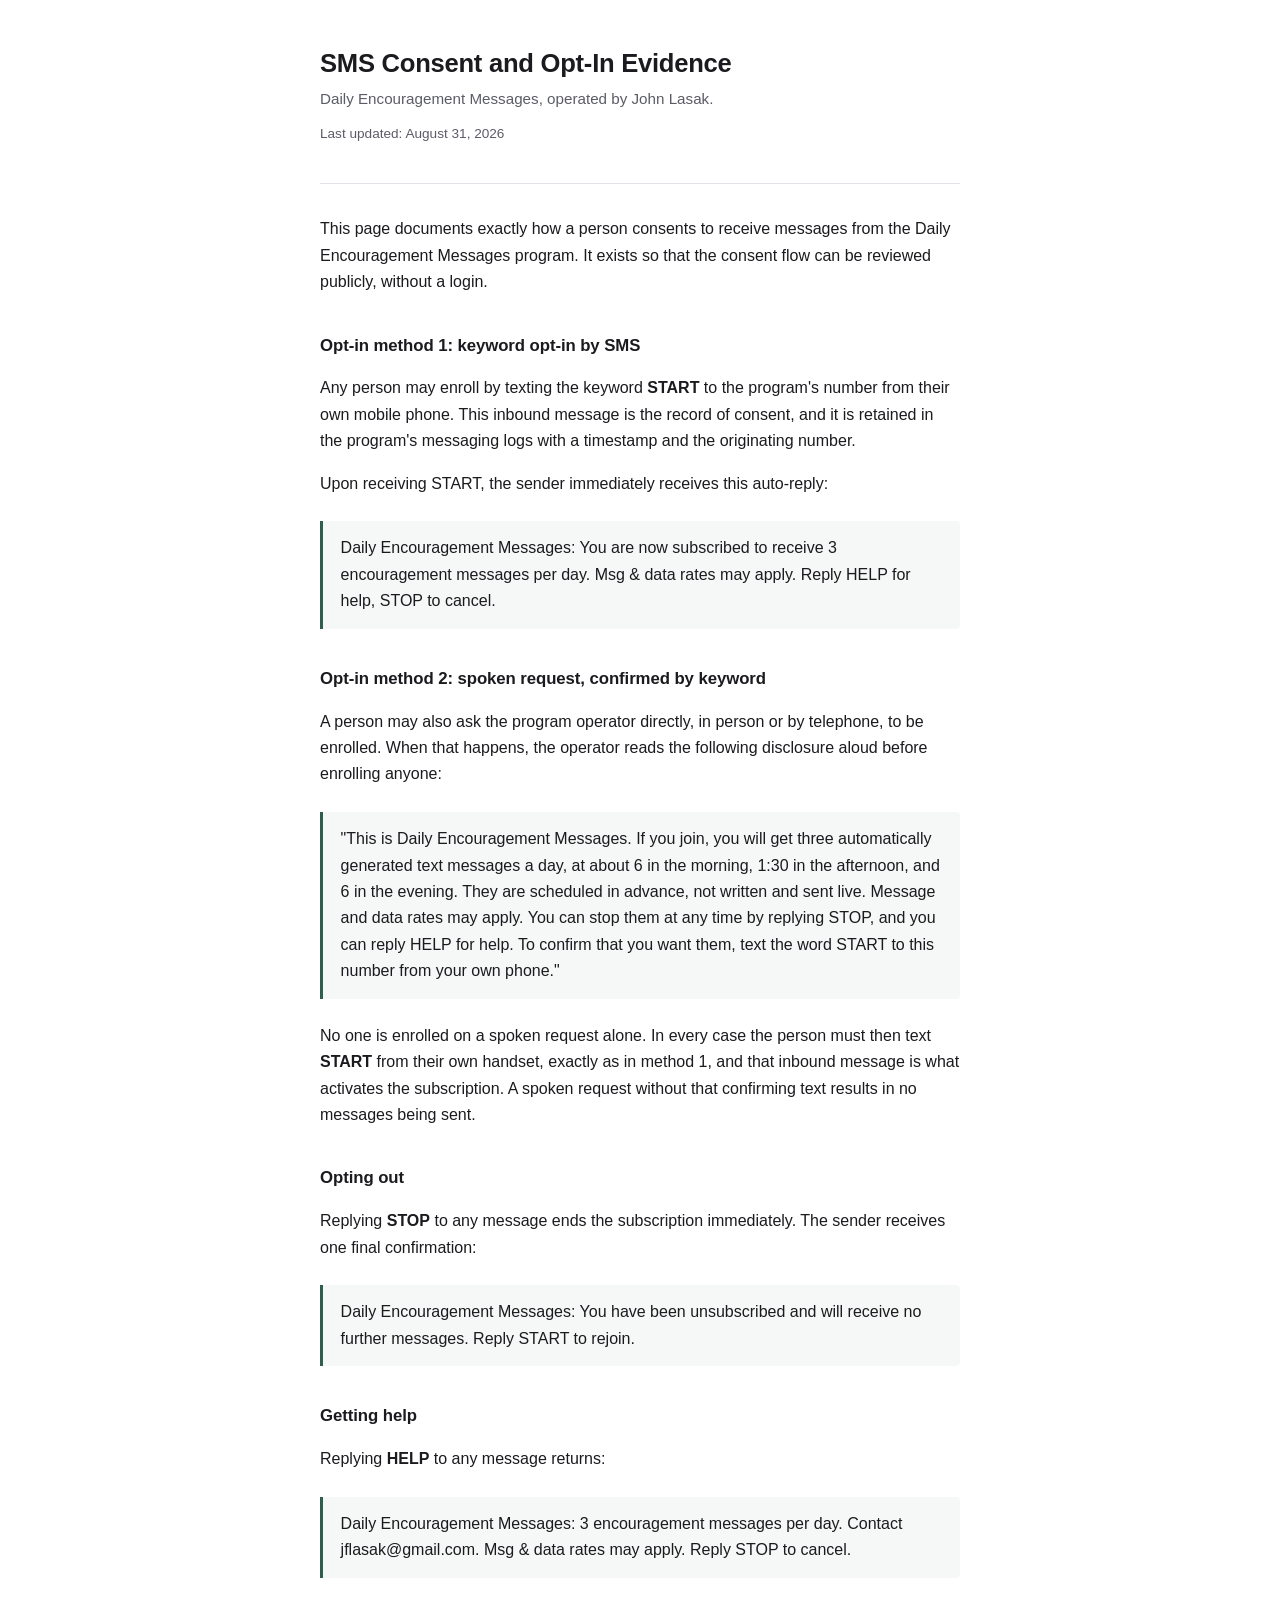
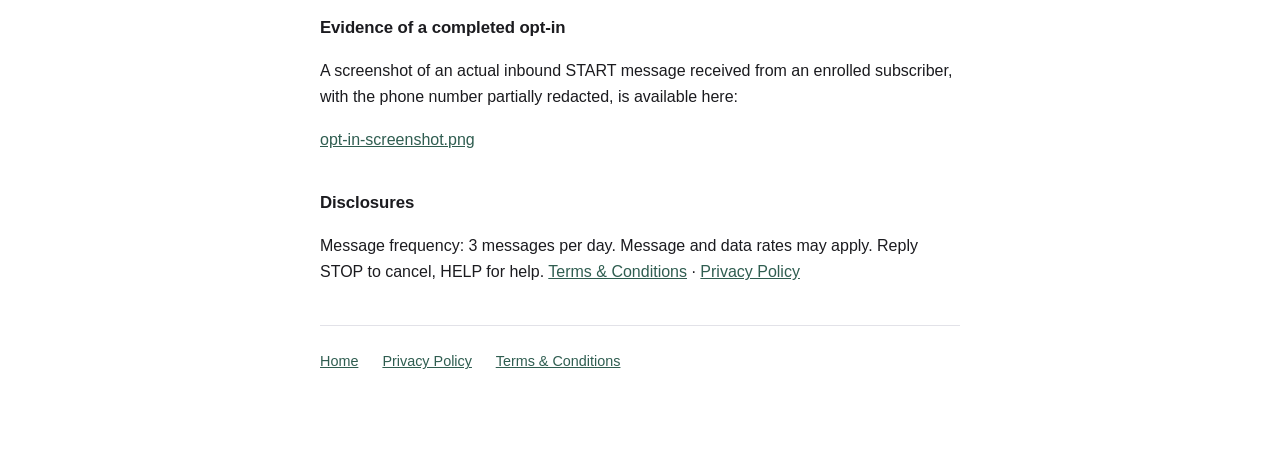
==== consent.html @ 773aaa91 "Add files via upload" ====
<!doctype html>
<html lang="en">
<head>
<meta charset="utf-8">
<meta name="viewport" content="width=device-width, initial-scale=1">
<meta name="robots" content="noindex, nofollow">
<title>SMS Consent and Opt-In Evidence — Daily Encouragement Messages</title>
<link rel="stylesheet" href="style.css">
</head>
<body>
<main>
  <header>
    <h1>SMS Consent and Opt-In Evidence</h1>
    <p class="sub">Daily Encouragement Messages, operated by John Lasak.</p>
    <p class="updated">Last updated: August 31, 2026</p>
  </header>

  <p>
    This page documents exactly how a person consents to receive messages from
    the Daily Encouragement Messages program. It exists so that the consent flow
    can be reviewed publicly, without a login.
  </p>

  <h2>Opt-in method 1: keyword opt-in by SMS</h2>
  <p>
    Any person may enroll by texting the keyword <strong>START</strong> to the
    program's number from their own mobile phone. This inbound message is the
    record of consent, and it is retained in the program's messaging logs with a
    timestamp and the originating number.
  </p>
  <p>Upon receiving START, the sender immediately receives this auto-reply:</p>
  <div class="callout">
    <p>
      Daily Encouragement Messages: You are now subscribed to receive 3
      encouragement messages per day. Msg &amp; data rates may apply. Reply HELP
      for help, STOP to cancel.
    </p>
  </div>

  <h2>Opt-in method 2: spoken request, confirmed by keyword</h2>
  <p>
    A person may also ask the program operator directly, in person or by
    telephone, to be enrolled. When that happens, the operator reads the
    following disclosure aloud before enrolling anyone:
  </p>
  <div class="callout">
    <p>
      "This is Daily Encouragement Messages. If you join, you will get three
      automatically generated text messages a day, at about 6 in the morning,
      1:30 in the afternoon, and 6 in the evening. They are scheduled in advance,
      not written and sent live. Message and data rates may apply. You can stop
      them at any time by replying STOP, and you can reply HELP for help. To
      confirm that you want them, text the word START to this number from your
      own phone."
    </p>
  </div>
  <p>
    No one is enrolled on a spoken request alone. In every case the person must
    then text <strong>START</strong> from their own handset, exactly as in method
    1, and that inbound message is what activates the subscription. A spoken
    request without that confirming text results in no messages being sent.
  </p>

  <h2>Opting out</h2>
  <p>
    Replying <strong>STOP</strong> to any message ends the subscription
    immediately. The sender receives one final confirmation:
  </p>
  <div class="callout">
    <p>
      Daily Encouragement Messages: You have been unsubscribed and will receive
      no further messages. Reply START to rejoin.
    </p>
  </div>

  <h2>Getting help</h2>
  <p>Replying <strong>HELP</strong> to any message returns:</p>
  <div class="callout">
    <p>
      Daily Encouragement Messages: 3 encouragement messages per day. Contact
      jflasak@gmail.com. Msg &amp; data rates may apply. Reply STOP to cancel.
    </p>
  </div>

  <h2>Evidence of a completed opt-in</h2>
  <p>
    A screenshot of an actual inbound START message received from an enrolled
    subscriber, with the phone number partially redacted, is available here:
  </p>
  <p><a href="opt-in-screenshot.png">opt-in-screenshot.png</a></p>

  <h2>Disclosures</h2>
  <p>
    Message frequency: 3 messages per day. Message and data rates may apply.
    Reply STOP to cancel, HELP for help.
    <a href="terms.html">Terms &amp; Conditions</a> ·
    <a href="privacy.html">Privacy Policy</a>
  </p>

  <nav>
    <a href="index.html">Home</a>
    <a href="privacy.html">Privacy Policy</a>
    <a href="terms.html">Terms &amp; Conditions</a>
  </nav>
</main>
</body>
</html>
---- style.css ----
:root {
  --ink: #1b1b1f;
  --muted: #5c5c68;
  --rule: #e2e2e8;
  --bg: #ffffff;
  --accent: #2f5d50;
}
* { box-sizing: border-box; }
body {
  margin: 0;
  padding: 3rem 1.25rem 5rem;
  background: var(--bg);
  color: var(--ink);
  font: 16px/1.65 -apple-system, BlinkMacSystemFont, "Segoe UI", Helvetica, Arial, sans-serif;
}
main { max-width: 40rem; margin: 0 auto; }
header { border-bottom: 1px solid var(--rule); padding-bottom: 1.5rem; margin-bottom: 2rem; }
h1 { font-size: 1.6rem; line-height: 1.25; margin: 0 0 .4rem; letter-spacing: -.01em; }
h2 { font-size: 1.05rem; margin: 2.25rem 0 .6rem; letter-spacing: -.005em; }
p, li { color: var(--ink); }
ul { padding-left: 1.15rem; }
li { margin-bottom: .4rem; }
.sub { color: var(--muted); font-size: .95rem; margin: 0; }
.updated { color: var(--muted); font-size: .85rem; margin-top: .75rem; }
strong { font-weight: 650; }
a { color: var(--accent); }
nav { margin-top: 2.5rem; padding-top: 1.5rem; border-top: 1px solid var(--rule); font-size: .9rem; }
nav a { margin-right: 1.25rem; }
.callout {
  border-left: 3px solid var(--accent);
  background: #f6f8f7;
  padding: .9rem 1.1rem;
  margin: 1.5rem 0;
  border-radius: 0 4px 4px 0;
}
.callout p { margin: 0; }
@media (prefers-color-scheme: dark) {
  :root { --ink: #ececf1; --muted: #a0a0ad; --rule: #33333c; --bg: #16161a; --accent: #7fc4ae; }
  .callout { background: #1e2320; }
}
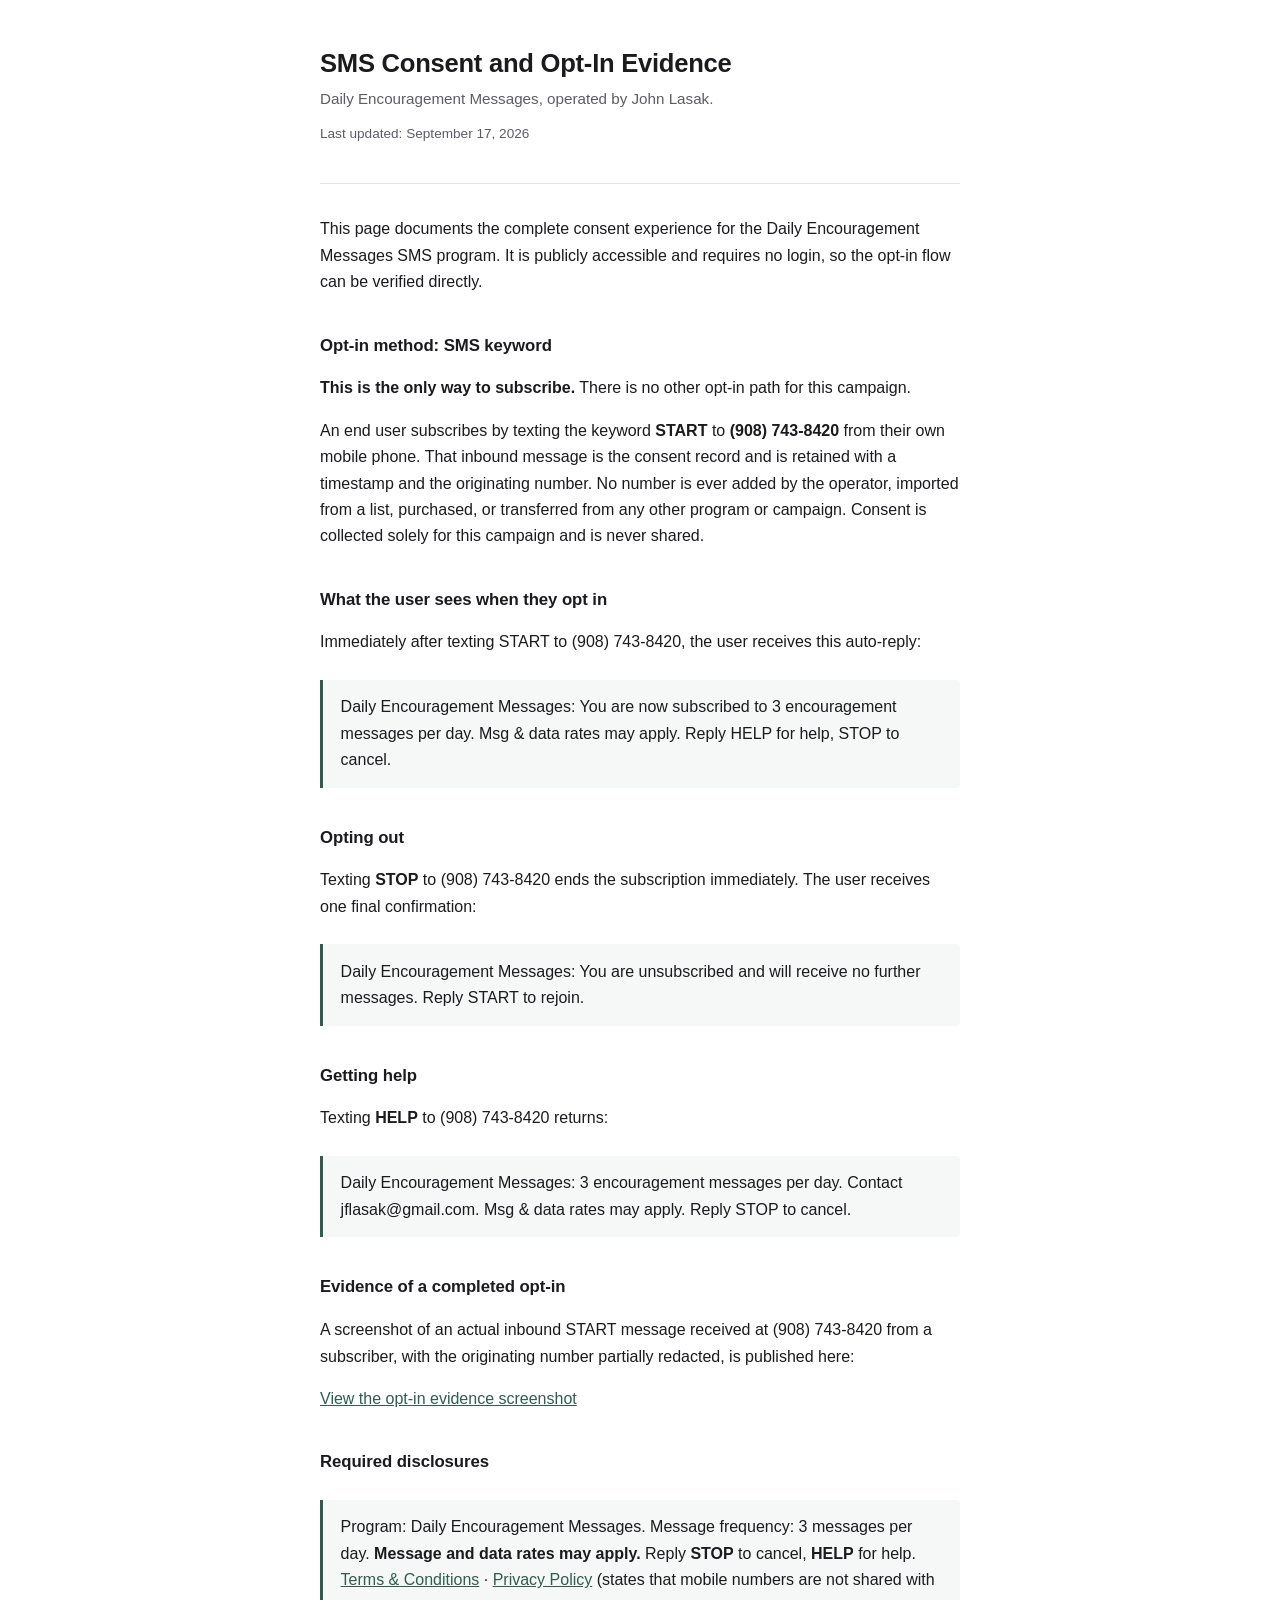
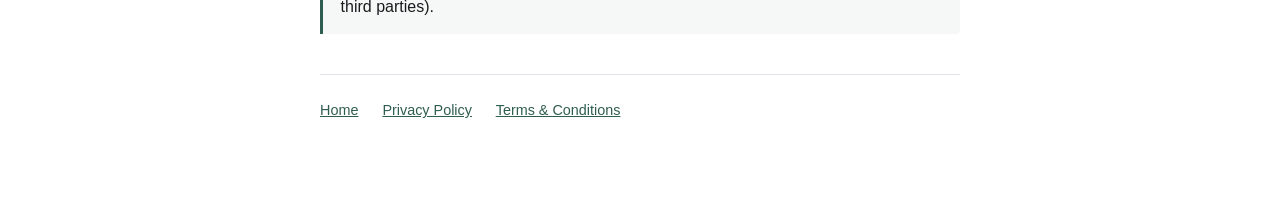
==== commit 41e372e7: "Add files via upload" ====
--- a/consent.html
+++ b/consent.html
@@ -12,69 +12,56 @@
   <header>
     <h1>SMS Consent and Opt-In Evidence</h1>
     <p class="sub">Daily Encouragement Messages, operated by John Lasak.</p>
-    <p class="updated">Last updated: August 31, 2026</p>
+    <p class="updated">Last updated: September 17, 2026</p>
   </header>
 
   <p>
-    This page documents exactly how a person consents to receive messages from
-    the Daily Encouragement Messages program. It exists so that the consent flow
-    can be reviewed publicly, without a login.
+    This page documents the complete consent experience for the Daily
+    Encouragement Messages SMS program. It is publicly accessible and requires no
+    login, so the opt-in flow can be verified directly.
   </p>
 
-  <h2>Opt-in method 1: keyword opt-in by SMS</h2>
+  <h2>Opt-in method: SMS keyword</h2>
   <p>
-    Any person may enroll by texting the keyword <strong>START</strong> to the
-    program's number from their own mobile phone. This inbound message is the
-    record of consent, and it is retained in the program's messaging logs with a
-    timestamp and the originating number.
+    <strong>This is the only way to subscribe.</strong> There is no other opt-in
+    path for this campaign.
   </p>
-  <p>Upon receiving START, the sender immediately receives this auto-reply:</p>
+  <p>
+    An end user subscribes by texting the keyword <strong>START</strong> to
+    <strong>(908) 743-8420</strong> from their own mobile phone. That inbound
+    message is the consent record and is retained with a timestamp and the
+    originating number. No number is ever added by the operator, imported from a
+    list, purchased, or transferred from any other program or campaign. Consent
+    is collected solely for this campaign and is never shared.
+  </p>
+
+  <h2>What the user sees when they opt in</h2>
+  <p>
+    Immediately after texting START to (908) 743-8420, the user receives this
+    auto-reply:
+  </p>
   <div class="callout">
     <p>
-      Daily Encouragement Messages: You are now subscribed to receive 3
-      encouragement messages per day. Msg &amp; data rates may apply. Reply HELP
-      for help, STOP to cancel.
+      Daily Encouragement Messages: You are now subscribed to 3 encouragement
+      messages per day. Msg &amp; data rates may apply. Reply HELP for help, STOP
+      to cancel.
     </p>
   </div>
 
-  <h2>Opt-in method 2: spoken request, confirmed by keyword</h2>
+  <h2>Opting out</h2>
   <p>
-    A person may also ask the program operator directly, in person or by
-    telephone, to be enrolled. When that happens, the operator reads the
-    following disclosure aloud before enrolling anyone:
+    Texting <strong>STOP</strong> to (908) 743-8420 ends the subscription
+    immediately. The user receives one final confirmation:
   </p>
   <div class="callout">
     <p>
-      "This is Daily Encouragement Messages. If you join, you will get three
-      automatically generated text messages a day, at about 6 in the morning,
-      1:30 in the afternoon, and 6 in the evening. They are scheduled in advance,
-      not written and sent live. Message and data rates may apply. You can stop
-      them at any time by replying STOP, and you can reply HELP for help. To
-      confirm that you want them, text the word START to this number from your
-      own phone."
-    </p>
-  </div>
-  <p>
-    No one is enrolled on a spoken request alone. In every case the person must
-    then text <strong>START</strong> from their own handset, exactly as in method
-    1, and that inbound message is what activates the subscription. A spoken
-    request without that confirming text results in no messages being sent.
-  </p>
-
-  <h2>Opting out</h2>
-  <p>
-    Replying <strong>STOP</strong> to any message ends the subscription
-    immediately. The sender receives one final confirmation:
-  </p>
-  <div class="callout">
-    <p>
-      Daily Encouragement Messages: You have been unsubscribed and will receive
-      no further messages. Reply START to rejoin.
+      Daily Encouragement Messages: You are unsubscribed and will receive no
+      further messages. Reply START to rejoin.
     </p>
   </div>
 
   <h2>Getting help</h2>
-  <p>Replying <strong>HELP</strong> to any message returns:</p>
+  <p>Texting <strong>HELP</strong> to (908) 743-8420 returns:</p>
   <div class="callout">
     <p>
       Daily Encouragement Messages: 3 encouragement messages per day. Contact
@@ -84,18 +71,23 @@
 
   <h2>Evidence of a completed opt-in</h2>
   <p>
-    A screenshot of an actual inbound START message received from an enrolled
-    subscriber, with the phone number partially redacted, is available here:
+    A screenshot of an actual inbound START message received at
+    (908) 743-8420 from a subscriber, with the originating number partially
+    redacted, is published here:
   </p>
-  <p><a href="opt-in-screenshot.png">opt-in-screenshot.png</a></p>
+  <p><a href="opt-in-screenshot.png">View the opt-in evidence screenshot</a></p>
 
-  <h2>Disclosures</h2>
-  <p>
-    Message frequency: 3 messages per day. Message and data rates may apply.
-    Reply STOP to cancel, HELP for help.
-    <a href="terms.html">Terms &amp; Conditions</a> ·
-    <a href="privacy.html">Privacy Policy</a>
-  </p>
+  <h2>Required disclosures</h2>
+  <div class="callout">
+    <p>
+      Program: Daily Encouragement Messages. Message frequency: 3 messages per
+      day. <strong>Message and data rates may apply.</strong> Reply
+      <strong>STOP</strong> to cancel, <strong>HELP</strong> for help.
+      <a href="terms.html">Terms &amp; Conditions</a> ·
+      <a href="privacy.html">Privacy Policy</a> (states that mobile numbers are
+      not shared with third parties).
+    </p>
+  </div>
 
   <nav>
     <a href="index.html">Home</a>
